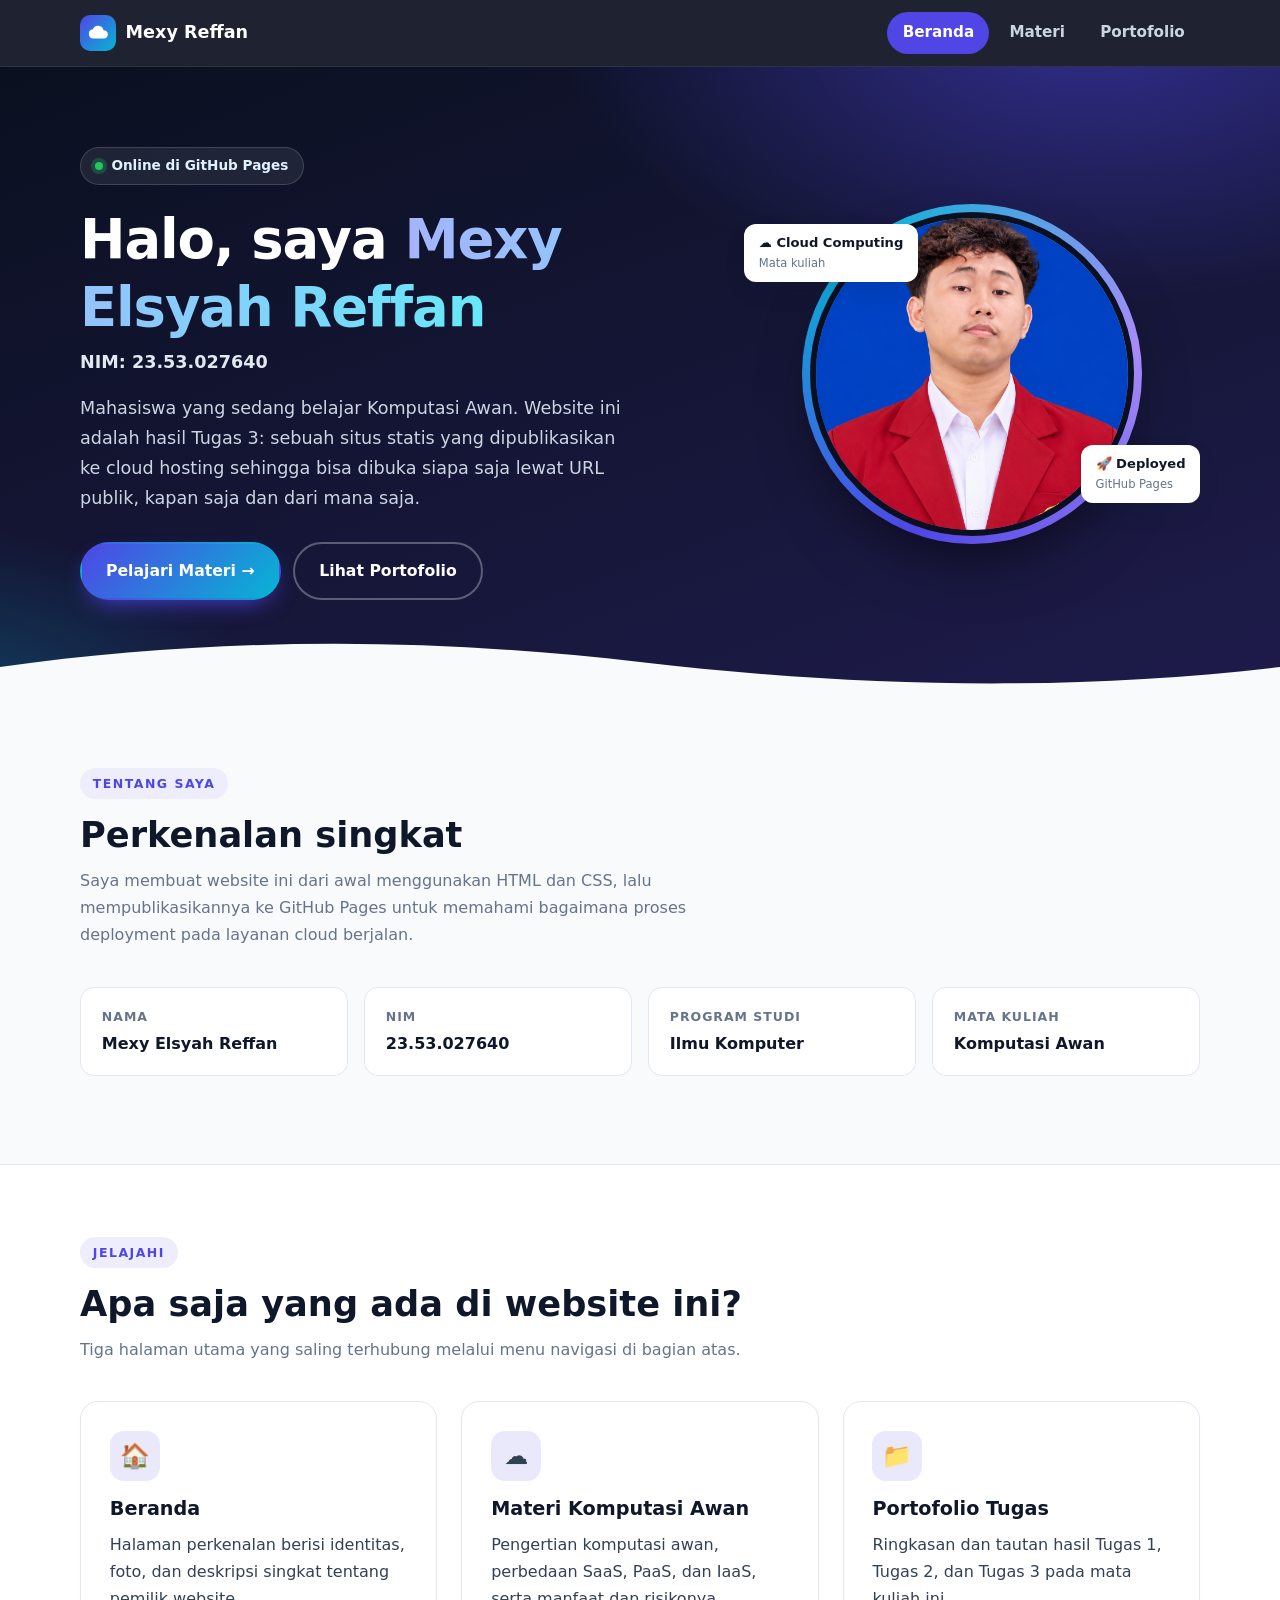
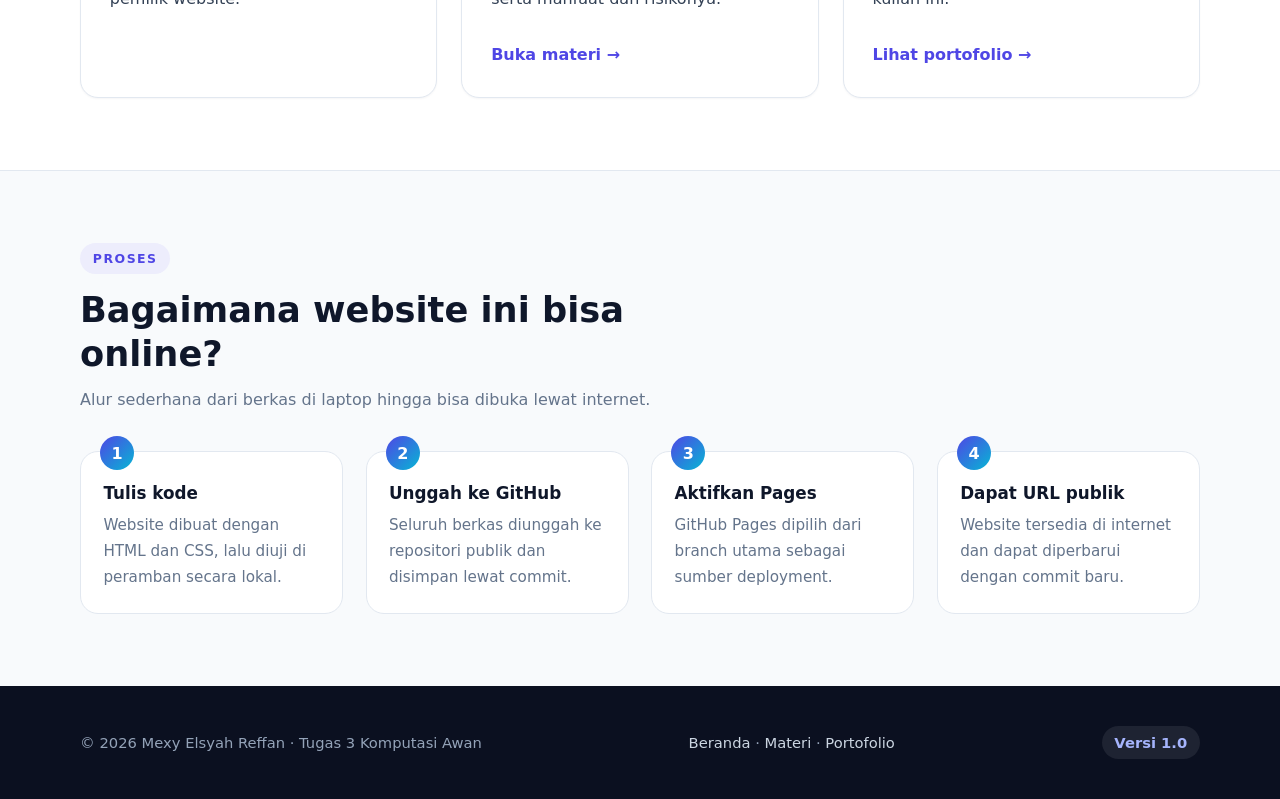
==== Tugas3_Mexy_Elsyah_Reffan_23.53.027640_Komputasi awan/Tugas3_Mexy_Elsyah_Reffan_23.53.027640/index.html @ f5464098 "first commit" ====
<!DOCTYPE html>
<html lang="id">
<head>
  <meta charset="UTF-8">
  <meta name="viewport" content="width=device-width, initial-scale=1">
  <title>Beranda | Tugas 3 Komputasi Awan</title>
  <meta name="description" content="Website statis Tugas 3 Komputasi Awan yang dipublikasikan melalui GitHub Pages.">
  <meta name="theme-color" content="#0b1020">
  <link rel="icon" type="image/svg+xml" href="assets/images/logo-umpr.png">
  <link rel="stylesheet" href="assets/css/style.css">
</head>
<body>

  <!-- ============ HEADER ============ -->
  <header class="site-header">
    <div class="container nav">
      <a class="brand" href="index.html" aria-label="Beranda">
        <span class="brand-logo">
          <svg viewBox="0 0 24 24" fill="#fff" aria-hidden="true"><path d="M7 18a5 5 0 0 1-.6-9.96A6 6 0 0 1 18 9a4.5 4.5 0 0 1 .5 9H7z"/></svg>
        </span>
        Mexy Reffan
      </a>

      <input type="checkbox" id="nav-toggle" aria-label="Buka menu">
      <label class="nav-burger" for="nav-toggle" aria-hidden="true"><span></span></label>

      <ul class="nav-links">
        <li><a class="active" href="index.html">Beranda</a></li>
        <li><a href="materi.html">Materi</a></li>
        <li><a href="portofolio.html">Portofolio</a></li>
      </ul>
    </div>
  </header>

  <main>
    <!-- ============ HERO / LANDING ============ -->
    <section class="hero">
      <div class="container hero-grid">
        <div>
          <span class="badge"><i></i> Online di GitHub Pages</span>
          <h1>Halo, saya <span class="grad">Mexy Elsyah Reffan</span></h1>
          <p class="nim">NIM: 23.53.027640</p>
          <p class="lead">
            Mahasiswa yang sedang belajar Komputasi Awan. Website ini adalah hasil Tugas 3:
            sebuah situs statis yang dipublikasikan ke cloud hosting sehingga bisa dibuka
            siapa saja lewat URL publik, kapan saja dan dari mana saja.
          </p>
          <div class="btn-row">
            <a class="btn btn-primary" href="materi.html">Pelajari Materi &rarr;</a>
            <a class="btn btn-ghost" href="portofolio.html">Lihat Portofolio</a>
          </div>
        </div>

        <div class="profile">
          <div class="photo-ring">
            <img src="assets/images/Foto-Formal-Mexy.png" alt="Foto profil mahasiswa" width="340" height="340">
          </div>
          <span class="chip c1">&#9729;&#65039; Cloud Computing<small>Mata kuliah</small></span>
          <span class="chip c2">&#128640; Deployed<small>GitHub Pages</small></span>
        </div>
      </div>

      <div class="hero-wave" aria-hidden="true">
        <svg viewBox="0 0 1440 60" preserveAspectRatio="none"><path d="M0 60V30C240 0 480 0 720 25s480 30 720 5v30z" fill="#f8fafc"/></svg>
      </div>
    </section>

    <!-- ============ TENTANG SAYA ============ -->
    <section class="section" id="tentang">
      <div class="container">
        <div class="section-head">
          <span class="eyebrow">Tentang Saya</span>
          <h2>Perkenalan singkat</h2>
          <p>
            Saya membuat website ini dari awal menggunakan HTML dan CSS, lalu mempublikasikannya
            ke GitHub Pages untuk memahami bagaimana proses deployment pada layanan cloud berjalan.
          </p>
        </div>
        <dl class="about">
          <div><dt>Nama</dt><dd>Mexy Elsyah Reffan</dd></div>
          <div><dt>NIM</dt><dd>23.53.027640</dd></div>
          <div><dt>Program Studi</dt><dd>Ilmu Komputer</dd></div>
          <div><dt>Mata Kuliah</dt><dd>Komputasi Awan</dd></div>
        </dl>
      </div>
    </section>

    <!-- ============ ISI WEBSITE ============ -->
    <section class="section alt">
      <div class="container">
        <div class="section-head">
          <span class="eyebrow">Jelajahi</span>
          <h2>Apa saja yang ada di website ini?</h2>
          <p>Tiga halaman utama yang saling terhubung melalui menu navigasi di bagian atas.</p>
        </div>
        <div class="grid grid-3">
          <article class="card">
            <div class="icon">&#127968;</div>
            <h3>Beranda</h3>
            <p>Halaman perkenalan berisi identitas, foto, dan deskripsi singkat tentang pemilik website.</p>
          </article>
          <article class="card">
            <div class="icon">&#9729;&#65039;</div>
            <h3>Materi Komputasi Awan</h3>
            <p>Pengertian komputasi awan, perbedaan SaaS, PaaS, dan IaaS, serta manfaat dan risikonya.</p>
            <a class="more" href="materi.html">Buka materi &rarr;</a>
          </article>
          <article class="card">
            <div class="icon">&#128193;</div>
            <h3>Portofolio Tugas</h3>
            <p>Ringkasan dan tautan hasil Tugas 1, Tugas 2, dan Tugas 3 pada mata kuliah ini.</p>
            <a class="more" href="portofolio.html">Lihat portofolio &rarr;</a>
          </article>
        </div>
      </div>
    </section>

    <!-- ============ ALUR DEPLOYMENT ============ -->
    <section class="section">
      <div class="container">
        <div class="section-head">
          <span class="eyebrow">Proses</span>
          <h2>Bagaimana website ini bisa online?</h2>
          <p>Alur sederhana dari berkas di laptop hingga bisa dibuka lewat internet.</p>
        </div>
        <div class="steps">
          <div class="step">
            <h3>Tulis kode</h3>
            <p>Website dibuat dengan HTML dan CSS, lalu diuji di peramban secara lokal.</p>
          </div>
          <div class="step">
            <h3>Unggah ke GitHub</h3>
            <p>Seluruh berkas diunggah ke repositori publik dan disimpan lewat commit.</p>
          </div>
          <div class="step">
            <h3>Aktifkan Pages</h3>
            <p>GitHub Pages dipilih dari branch utama sebagai sumber deployment.</p>
          </div>
          <div class="step">
            <h3>Dapat URL publik</h3>
            <p>Website tersedia di internet dan dapat diperbarui dengan commit baru.</p>
          </div>
        </div>
      </div>
    </section>
  </main>

  <!-- ============ FOOTER ============ -->
  <footer class="site-footer">
    <div class="container foot">
      <span>&copy; 2026 Mexy Elsyah Reffan &middot; Tugas 3 Komputasi Awan</span>
      <span>
        <a href="index.html">Beranda</a> &middot;
        <a href="materi.html">Materi</a> &middot;
        <a href="portofolio.html">Portofolio</a>
      </span>
      <span class="ver">Versi 1.0</span>
    </div>
  </footer>

</body>
</html>
---- Tugas3_Mexy_Elsyah_Reffan_23.53.027640_Komputasi awan/Tugas3_Mexy_Elsyah_Reffan_23.53.027640/assets/css/style.css ----
/* =========================================================
   Tugas 3 Komputasi Awan - Stylesheet utama
   Tips versi 2: ubah warna di bagian :root (--primary & --accent)
   ========================================================= */

:root {
  --primary: #4f46e5;        /* warna utama (ubah untuk versi 2) */
  --primary-dark: #3730a3;
  --accent: #06b6d4;         /* warna aksen */
  --ink: #0f172a;
  --text: #334155;
  --muted: #64748b;
  --bg: #f8fafc;
  --card: #ffffff;
  --line: #e2e8f0;
  --hero-1: #0b1020;
  --hero-2: #1e1b4b;
  --radius: 18px;
  --shadow: 0 10px 30px -12px rgba(15, 23, 42, .25);
  --maxw: 1120px;
}

*, *::before, *::after { box-sizing: border-box; }

html { scroll-behavior: smooth; -webkit-text-size-adjust: 100%; }

body {
  margin: 0;
  font-family: system-ui, -apple-system, "Segoe UI", Roboto, "Helvetica Neue", Arial, sans-serif;
  color: var(--text);
  background: var(--bg);
  line-height: 1.7;
  font-size: 16px;
}

img, svg { max-width: 100%; display: block; }
a { color: var(--primary); text-decoration: none; }
a:hover { text-decoration: underline; }
h1, h2, h3, h4 { color: var(--ink); line-height: 1.25; margin: 0 0 .6rem; }
p { margin: 0 0 1rem; }
ul { margin: 0; padding-left: 1.2rem; }

.container { width: min(100% - 2.5rem, var(--maxw)); margin-inline: auto; }
.section { padding: 4.5rem 0; }
.section.alt { background: #fff; border-block: 1px solid var(--line); }

.eyebrow {
  display: inline-block;
  font-size: .78rem; font-weight: 700; letter-spacing: .12em; text-transform: uppercase;
  color: var(--primary); background: color-mix(in srgb, var(--primary) 10%, white);
  padding: .3rem .8rem; border-radius: 999px; margin-bottom: .9rem;
}
.section-head { max-width: 680px; margin-bottom: 2.4rem; }
.section-head h2 { font-size: clamp(1.6rem, 3.5vw, 2.2rem); }
.section-head p { color: var(--muted); }

/* ---------- Header & navigasi ---------- */
.site-header {
  position: sticky; top: 0; z-index: 50;
  background: rgba(11, 16, 32, .92);
  backdrop-filter: blur(10px); -webkit-backdrop-filter: blur(10px);
  border-bottom: 1px solid rgba(255, 255, 255, .08);
}
.nav { display: flex; align-items: center; justify-content: space-between; min-height: 66px; }
.brand { display: flex; align-items: center; gap: .6rem; color: #fff; font-weight: 800; font-size: 1.1rem; }
.brand:hover { text-decoration: none; }
.brand-logo {
  width: 36px; height: 36px; border-radius: 10px; display: grid; place-items: center;
  background: linear-gradient(135deg, var(--primary), var(--accent));
}
.brand-logo svg { width: 22px; height: 22px; }

.nav-links { display: flex; align-items: center; gap: .3rem; list-style: none; margin: 0; padding: 0; }
.nav-links a {
  display: block; padding: .5rem .95rem; border-radius: 999px;
  color: #cbd5e1; font-weight: 600; font-size: .95rem; transition: .2s;
}
.nav-links a:hover { color: #fff; background: rgba(255, 255, 255, .08); text-decoration: none; }
.nav-links a.active { color: #fff; background: var(--primary); }

/* menu hamburger tanpa JavaScript (checkbox hack) */
#nav-toggle { position: absolute; opacity: 0; pointer-events: none; }
.nav-burger { display: none; cursor: pointer; padding: .6rem; border-radius: 10px; }
.nav-burger span, .nav-burger span::before, .nav-burger span::after {
  content: ""; display: block; width: 24px; height: 2px; background: #fff; border-radius: 2px;
  position: relative; transition: .25s;
}
.nav-burger span::before { position: absolute; top: -7px; }
.nav-burger span::after  { position: absolute; top: 7px; }
#nav-toggle:checked + .nav-burger span { background: transparent; }
#nav-toggle:checked + .nav-burger span::before { top: 0; transform: rotate(45deg); }
#nav-toggle:checked + .nav-burger span::after  { top: 0; transform: rotate(-45deg); }
#nav-toggle:focus-visible + .nav-burger { outline: 2px solid var(--accent); }

/* ---------- Tombol ---------- */
.btn {
  display: inline-flex; align-items: center; gap: .5rem;
  padding: .85rem 1.5rem; border-radius: 999px; font-weight: 700; font-size: .98rem;
  border: 2px solid transparent; transition: transform .2s, box-shadow .2s, background .2s;
}
.btn:hover { transform: translateY(-2px); text-decoration: none; }
.btn-primary { background: linear-gradient(135deg, var(--primary), var(--accent)); color: #fff; box-shadow: 0 10px 25px -10px var(--primary); }
.btn-ghost { color: #fff; border-color: rgba(255, 255, 255, .3); }
.btn-ghost:hover { background: rgba(255, 255, 255, .1); }
.btn-outline { color: var(--primary); border-color: var(--primary); }
.btn-outline:hover { background: var(--primary); color: #fff; }
.btn-row { display: flex; flex-wrap: wrap; gap: .8rem; }

/* ---------- Hero (landing) ---------- */
.hero {
  position: relative; overflow: hidden; color: #cbd5e1;
  background:
    radial-gradient(900px 500px at 85% -10%, color-mix(in srgb, var(--primary) 55%, transparent), transparent 60%),
    radial-gradient(700px 400px at -10% 110%, color-mix(in srgb, var(--accent) 35%, transparent), transparent 60%),
    linear-gradient(160deg, var(--hero-1), var(--hero-2));
  padding: 5rem 0 6rem;
}
.hero-grid { display: grid; grid-template-columns: 1.15fr .85fr; gap: 3rem; align-items: center; }
.hero .badge {
  display: inline-flex; align-items: center; gap: .5rem; font-size: .85rem; font-weight: 600;
  padding: .4rem .9rem; border-radius: 999px; color: #e0f2fe;
  background: rgba(255, 255, 255, .08); border: 1px solid rgba(255, 255, 255, .15); margin-bottom: 1.3rem;
}
.hero .badge i { width: 8px; height: 8px; border-radius: 50%; background: #22c55e; box-shadow: 0 0 0 4px rgba(34, 197, 94, .25); }
.hero h1 { color: #fff; font-size: clamp(2rem, 5.2vw, 3.4rem); letter-spacing: -.02em; margin-bottom: .4rem; }
.hero h1 .grad { background: linear-gradient(90deg, #a5b4fc, #67e8f9); -webkit-background-clip: text; background-clip: text; color: transparent; }
.hero .nim { font-size: 1.1rem; font-weight: 700; color: #e2e8f0; margin-bottom: 1rem; }
.hero .lead { font-size: 1.1rem; max-width: 560px; margin-bottom: 1.8rem; }

.profile { display: grid; place-items: center; position: relative; }
.photo-ring {
  width: min(78vw, 340px); aspect-ratio: 1; border-radius: 50%; padding: 8px;
  background: conic-gradient(from 200deg, var(--primary), var(--accent), #a78bfa, var(--primary));
  box-shadow: 0 30px 60px -20px rgba(0, 0, 0, .6);
}
.photo-ring img { width: 100%; height: 100%; border-radius: 50%; object-fit: cover; background: #1e293b; border: 6px solid var(--hero-1); }
.chip {
  position: absolute; background: #fff; color: var(--ink); font-weight: 700; font-size: .82rem;
  padding: .5rem .9rem; border-radius: 12px; box-shadow: var(--shadow);
}
.chip.c1 { top: 6%; left: 0; }
.chip.c2 { bottom: 12%; right: 0; }
.chip small { display: block; font-weight: 500; color: var(--muted); font-size: .72rem; }

.hero-wave { position: absolute; left: 0; right: 0; bottom: -1px; }
.hero-wave svg { width: 100%; height: 60px; }

/* ---------- Kartu & grid ---------- */
.grid { display: grid; gap: 1.5rem; }
.grid-3 { grid-template-columns: repeat(auto-fit, minmax(260px, 1fr)); }
.grid-2 { grid-template-columns: repeat(auto-fit, minmax(300px, 1fr)); }

.card {
  background: var(--card); border: 1px solid var(--line); border-radius: var(--radius);
  padding: 1.8rem; box-shadow: 0 1px 2px rgba(15, 23, 42, .04); transition: transform .25s, box-shadow .25s;
}
.card:hover { transform: translateY(-4px); box-shadow: var(--shadow); }
.card h3 { font-size: 1.2rem; }
.card p:last-child { margin-bottom: 0; }
.icon {
  width: 50px; height: 50px; border-radius: 14px; display: grid; place-items: center; font-size: 1.5rem; margin-bottom: 1rem;
  background: color-mix(in srgb, var(--primary) 12%, white);
}
.card .more { display: inline-block; margin-top: .8rem; font-weight: 700; }

/* info tentang saya */
.about { display: grid; grid-template-columns: repeat(auto-fit, minmax(200px, 1fr)); gap: 1rem; }
.about div { background: var(--card); border: 1px solid var(--line); border-radius: 14px; padding: 1.1rem 1.3rem; }
.about dt { font-size: .78rem; font-weight: 700; letter-spacing: .08em; text-transform: uppercase; color: var(--muted); }
.about dd { margin: .2rem 0 0; font-weight: 700; color: var(--ink); }

/* alur deployment */
.steps { display: grid; grid-template-columns: repeat(auto-fit, minmax(210px, 1fr)); gap: 1.4rem; counter-reset: step; }
.step { position: relative; background: var(--card); border: 1px solid var(--line); border-radius: var(--radius); padding: 1.6rem 1.4rem 1.4rem; }
.step::before {
  counter-increment: step; content: counter(step);
  position: absolute; top: -16px; left: 1.2rem; width: 34px; height: 34px; border-radius: 50%;
  display: grid; place-items: center; color: #fff; font-weight: 800;
  background: linear-gradient(135deg, var(--primary), var(--accent));
}
.step h3 { font-size: 1.05rem; margin-top: .3rem; }
.step p { font-size: .95rem; color: var(--muted); margin: 0; }

/* ---------- Header halaman dalam ---------- */
.page-hero {
  color: #cbd5e1; padding: 3.5rem 0 4rem;
  background:
    radial-gradient(700px 360px at 90% -20%, color-mix(in srgb, var(--primary) 55%, transparent), transparent 60%),
    linear-gradient(160deg, var(--hero-1), var(--hero-2));
}
.page-hero h1 { color: #fff; font-size: clamp(1.8rem, 4.5vw, 2.8rem); margin-bottom: .5rem; }
.page-hero p { max-width: 640px; margin: 0; font-size: 1.08rem; }
.crumb { font-size: .88rem; color: #94a3b8; margin-bottom: .8rem; }
.crumb a { color: #a5b4fc; }

/* daftar isi di halaman materi */
.toc { display: flex; flex-wrap: wrap; gap: .6rem; margin-top: 1.6rem; }
.toc a {
  color: #e2e8f0; font-weight: 600; font-size: .9rem; padding: .45rem 1rem; border-radius: 999px;
  background: rgba(255, 255, 255, .08); border: 1px solid rgba(255, 255, 255, .15);
}
.toc a:hover { background: rgba(255, 255, 255, .18); text-decoration: none; }
section[id] { scroll-margin-top: 84px; }

/* ---------- Materi ---------- */
.service { border-top: 5px solid var(--primary); }
.service.paas { border-top-color: var(--accent); }
.service.iaas { border-top-color: #a78bfa; }
.tag { display: inline-block; font-size: .78rem; font-weight: 700; padding: .2rem .7rem; border-radius: 999px; background: #eef2ff; color: var(--primary-dark); margin: .15rem .2rem .15rem 0; }
.callout {
  background: color-mix(in srgb, var(--primary) 7%, white); border-left: 5px solid var(--primary);
  padding: 1.2rem 1.5rem; border-radius: 0 14px 14px 0; margin: 1.5rem 0;
}
.callout p { margin: 0; }

.table-wrap { overflow-x: auto; border: 1px solid var(--line); border-radius: var(--radius); background: #fff; }
table { width: 100%; border-collapse: collapse; min-width: 560px; font-size: .95rem; }
th, td { padding: .85rem 1rem; text-align: center; border-bottom: 1px solid var(--line); }
th { background: var(--ink); color: #fff; font-size: .85rem; letter-spacing: .04em; }
td:first-child, th:first-child { text-align: left; font-weight: 700; color: var(--ink); }
tr:last-child td { border-bottom: 0; }
td.you  { background: #fee2e2; color: #991b1b; font-weight: 600; }
td.prov { background: #dcfce7; color: #166534; font-weight: 600; }
.legend { display: flex; flex-wrap: wrap; gap: 1rem; font-size: .88rem; color: var(--muted); margin-top: .9rem; }
.legend span::before { content: ""; display: inline-block; width: 14px; height: 14px; border-radius: 4px; margin-right: .4rem; vertical-align: -2px; }
.legend .l-you::before  { background: #fecaca; }
.legend .l-prov::before { background: #bbf7d0; }

.pros, .cons { border-radius: var(--radius); padding: 1.8rem; border: 1px solid var(--line); background: #fff; }
.pros { border-top: 5px solid #22c55e; }
.cons { border-top: 5px solid #ef4444; }
.pros li, .cons li { margin-bottom: .7rem; }
.pros li::marker { color: #22c55e; }
.cons li::marker { color: #ef4444; }
.pros li strong, .cons li strong { color: var(--ink); }

/* ---------- Portofolio ---------- */
.work { display: flex; flex-direction: column; }
.work .num {
  font-size: .8rem; font-weight: 800; letter-spacing: .1em; color: var(--primary);
  text-transform: uppercase; margin-bottom: .4rem;
}
.work ul { margin-bottom: 1.2rem; color: var(--text); }
.work li { margin-bottom: .3rem; }
.work .btn { margin-top: auto; align-self: flex-start; }
.status { font-size: .8rem; font-weight: 700; padding: .2rem .7rem; border-radius: 999px; background: #dcfce7; color: #166534; display: inline-block; margin-left: .4rem; vertical-align: middle; }

/* ---------- Footer ---------- */
.site-footer { background: var(--hero-1); color: #94a3b8; padding: 2.5rem 0; font-size: .92rem; }
.foot { display: flex; flex-wrap: wrap; gap: 1rem; justify-content: space-between; align-items: center; }
.foot a { color: #cbd5e1; }
.foot .ver { background: rgba(255, 255, 255, .08); padding: .25rem .8rem; border-radius: 999px; font-weight: 700; color: #a5b4fc; }

/* ---------- Responsif ---------- */
@media (max-width: 860px) {
  .nav-burger { display: block; }
  .nav-links {
    position: absolute; top: 66px; left: 0; right: 0; flex-direction: column; align-items: stretch;
    background: var(--hero-1); padding: .8rem 1.25rem 1.2rem; gap: .2rem;
    border-bottom: 1px solid rgba(255, 255, 255, .1);
    max-height: 0; overflow: hidden; opacity: 0; padding-block: 0; transition: max-height .3s, opacity .3s, padding .3s;
  }
  #nav-toggle:checked ~ .nav-links { max-height: 340px; opacity: 1; padding-block: .8rem 1.2rem; }
  .nav-links a { padding: .8rem 1rem; border-radius: 12px; }

  .hero { padding: 3rem 0 5rem; }
  .hero-grid { grid-template-columns: 1fr; gap: 2.5rem; text-align: center; }
  .hero .lead { margin-inline: auto; }
  .btn-row { justify-content: center; }
  .profile { order: -1; }
  .photo-ring { width: min(62vw, 250px); }
  .chip { display: none; }
  .section { padding: 3.2rem 0; }
}

@media (max-width: 480px) {
  body { font-size: 15.5px; }
  .container { width: min(100% - 2rem, var(--maxw)); }
  .btn { width: 100%; justify-content: center; }
  .card { padding: 1.4rem; }
  .foot { flex-direction: column; text-align: center; }
}

@media (prefers-reduced-motion: reduce) {
  * { transition: none !important; scroll-behavior: auto !important; }
}
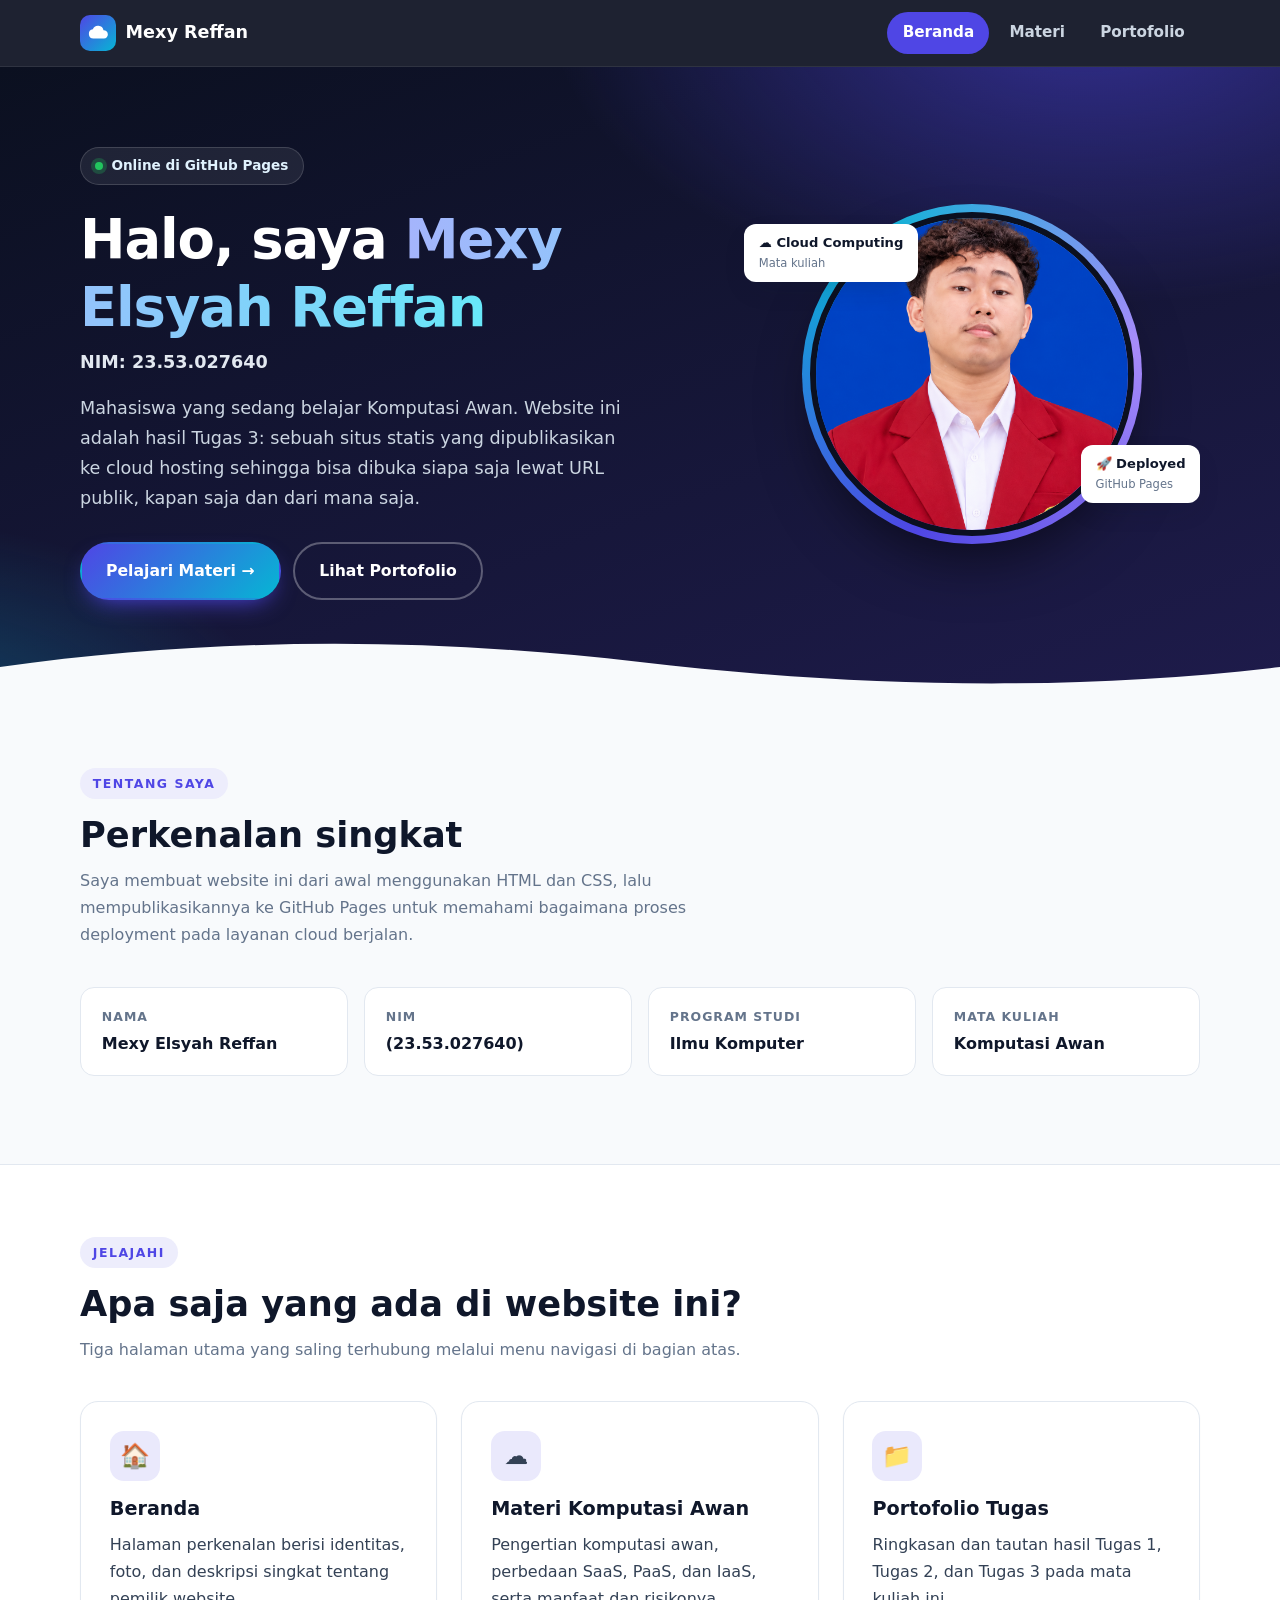
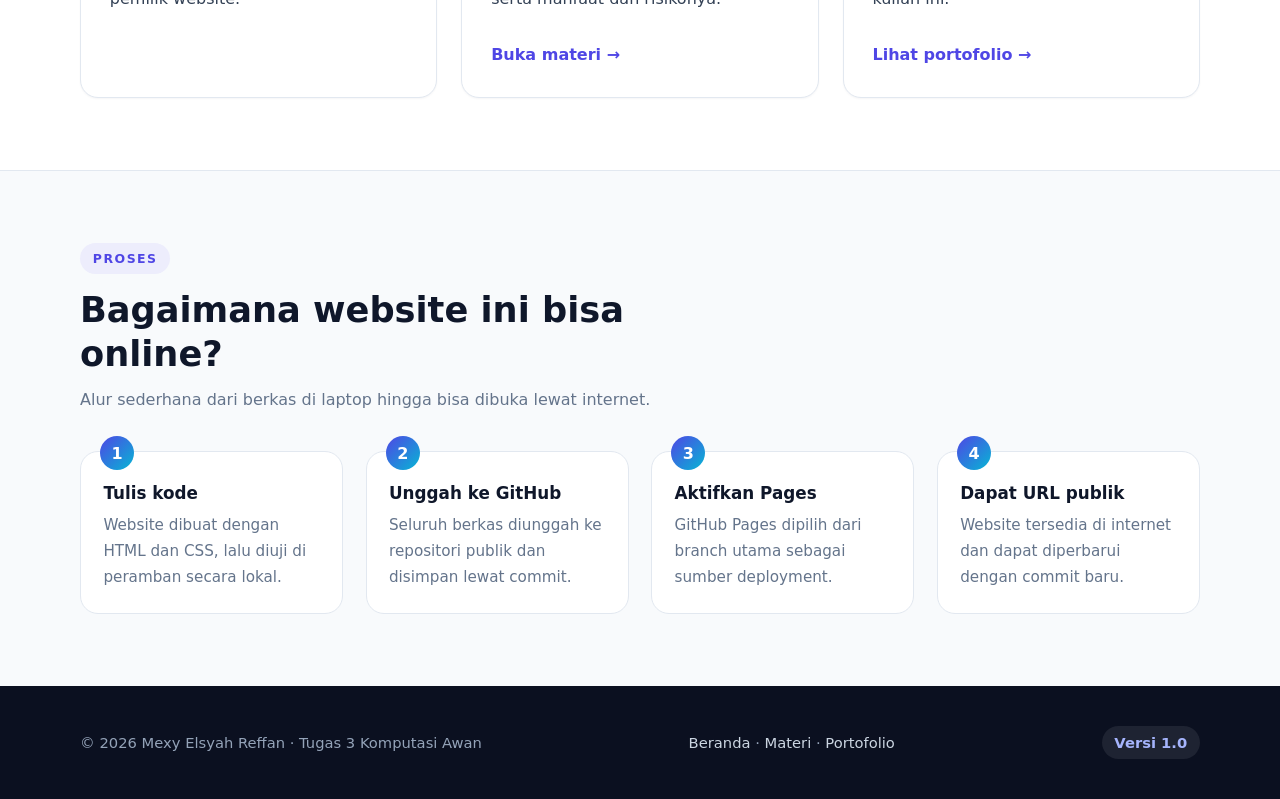
==== commit 1dedb787: "Perubahan website" ====
--- a/Tugas3_Mexy_Elsyah_Reffan_23.53.027640_Komputasi awan/Tugas3_Mexy_Elsyah_Reffan_23.53.027640/index.html
+++ b/Tugas3_Mexy_Elsyah_Reffan_23.53.027640_Komputasi awan/Tugas3_Mexy_Elsyah_Reffan_23.53.027640/index.html
@@ -78,7 +78,7 @@
         </div>
         <dl class="about">
           <div><dt>Nama</dt><dd>Mexy Elsyah Reffan</dd></div>
-          <div><dt>NIM</dt><dd>23.53.027640</dd></div>
+          <div><dt>NIM</dt><dd>(23.53.027640)</dd></div>
           <div><dt>Program Studi</dt><dd>Ilmu Komputer</dd></div>
           <div><dt>Mata Kuliah</dt><dd>Komputasi Awan</dd></div>
         </dl>
